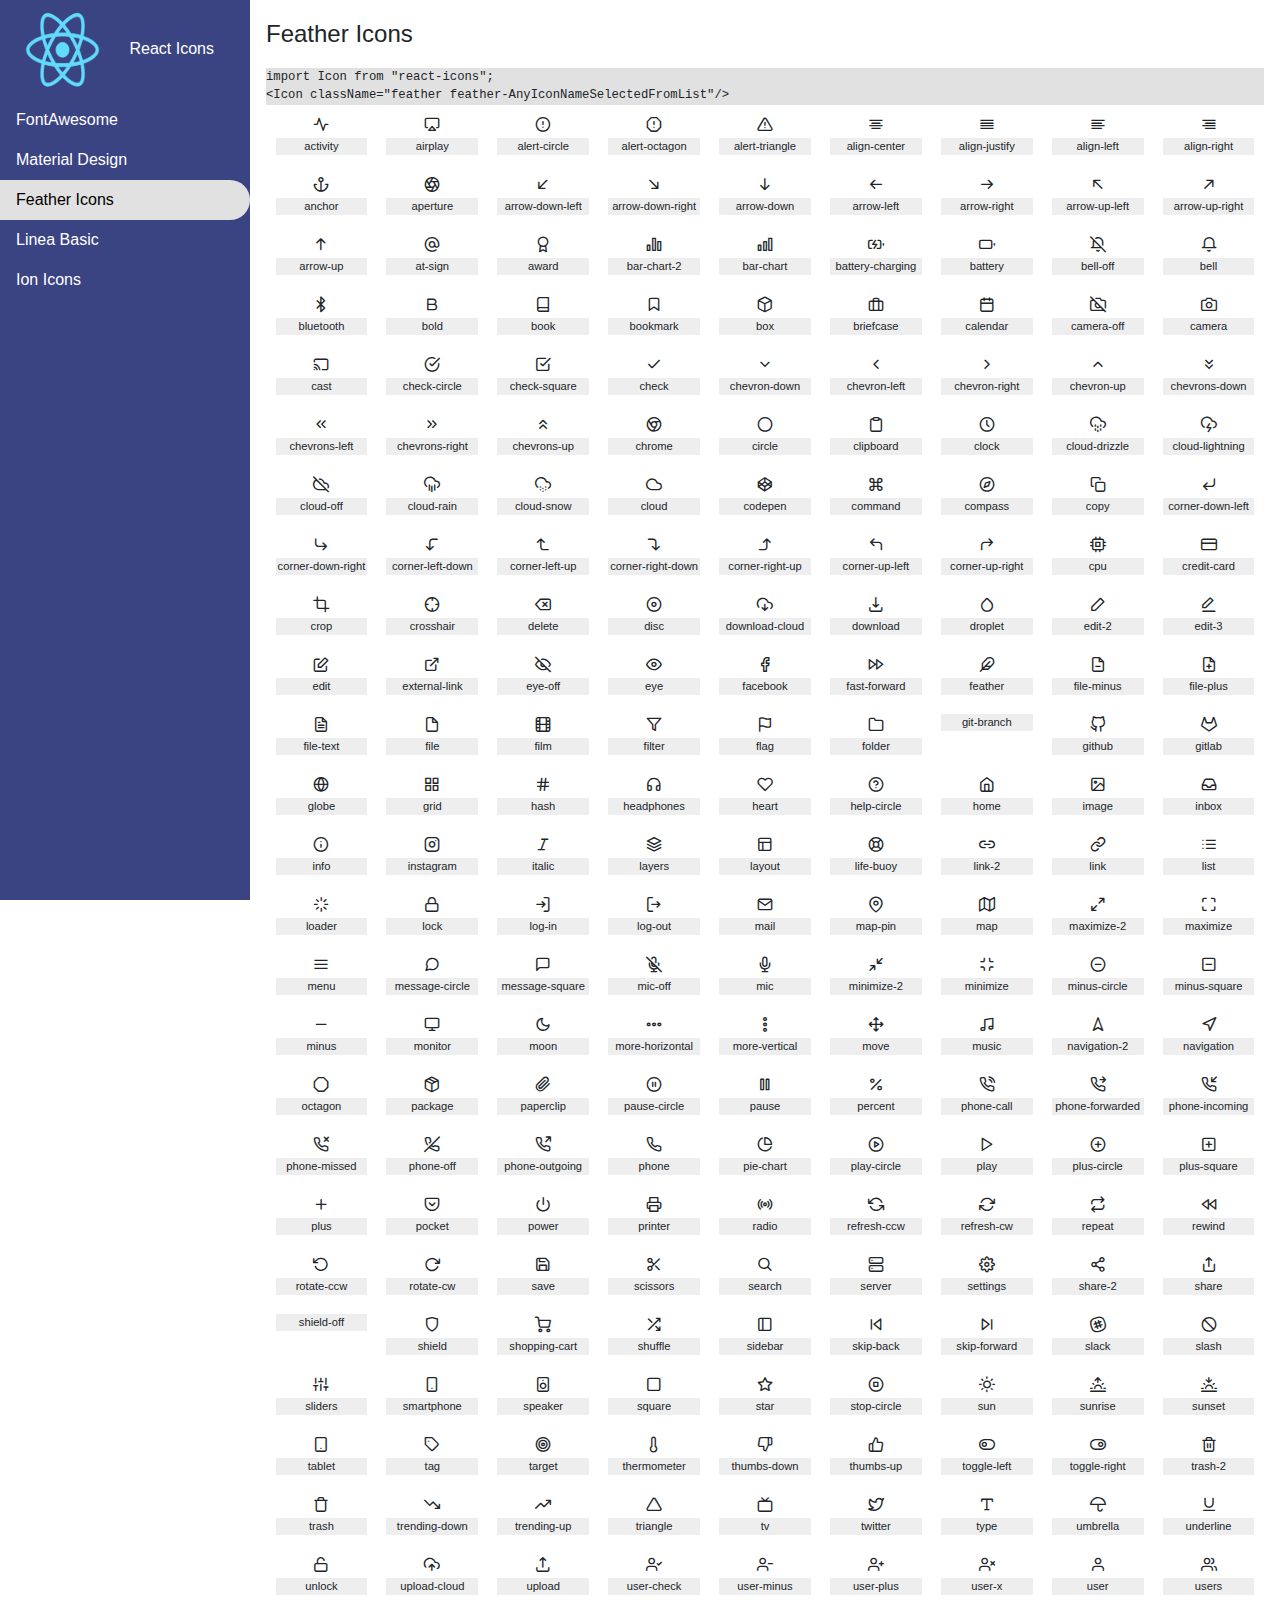
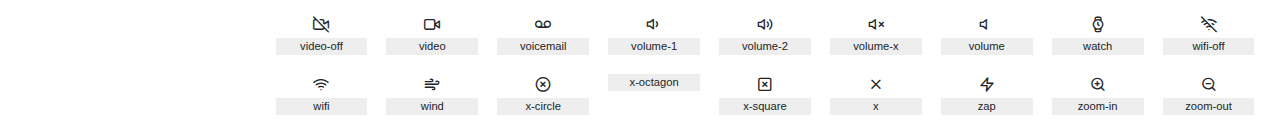
==== FeatherIcons/feather-icons.html @ 20fe0399 "react icon documentation" ====
<!DOCTYPE html>
<html lang="en">
  <head>
    <meta charset="UTF-8" />
    <meta name="viewport" content="width=device-width, initial-scale=1.0" />
    <meta http-equiv="X-UA-Compatible" content="ie=edge" />
    <title>Feather Icons</title>
    <link rel="stylesheet" href="../index.css" />
    <link
      rel="stylesheet"
      href="https://maxcdn.bootstrapcdn.com/bootstrap/4.0.0/css/bootstrap.min.css"
      integrity="sha384-Gn5384xqQ1aoWXA+058RXPxPg6fy4IWvTNh0E263XmFcJlSAwiGgFAW/dAiS6JXm"
      crossorigin="anonymous"
    />
    <link
      href="https://use.fontawesome.com/releases/v5.0.4/css/all.css"
      rel="stylesheet"
    />
    <!-- feather icon cdn -->
    <link
      href="../assets/vendors/feather-icons/feather.css"
      rel="stylesheet"
      type="text/css"
    />
  </head>
  <body id="feather__icons">
    <div class="main-container">
      <div class="sidebar-container">
        <header>
          <img src="../assets/logo/reactlogo.png" alt="" />
          <span>React Icons</span>
        </header>
        <ul>
          <li>
            <a href="../FontAwesome/font-awesome.html">FontAwesome</a>
          </li>
          <li>
            <a href="../MaterialDesign/material-design.html">Material Design</a>
          </li>
          <li class="feather__icons">
            <a href="./feather-icons.html">Feather Icons</a>
          </li>
          <li>
            <a href="../LineaIcons/linea-basic-icons.html">Linea Basic</a>
          </li>
          <li>
            <a href="../IonIcon/ion-icons.html">Ion Icons</a>
          </li>
        </ul>
      </div>
      <div class="content">
        <span>Feather Icons</span>
        <div class="example">
          <code>
            <pre>import Icon from "react-icons";</pre>
            <pre>
&ltIcon className="feather feather-AnyIconNameSelectedFromList"/></pre
            >
          </code>
        </div>
        <div class="icons" id="feather123"></div>
      </div>
    </div>
    <script src="./app.js"></script>
    <script src="../index.js"></script>
  </body>
</html>
---- index.css ----
.main-container {
  /* background-color: blanchedalmond; */
  height: 100vh;
  width: 100%;
}
.aside-container {
  height: 100vh;
  width: 250px;
  position: relative;
}
.sidebar-container {
  width: 250px;
  height: inherit;
  background-color: #3b4483;
  position: fixed;
  overflow: auto;
}
header span {
  color: white;
}
header img {
  height: 100px;
  width: 125px;
}
.main-container ul {
  list-style-type: none;
  padding: 0px;
}
.main-container ul li a {
  display: block;
  text-decoration: none;
  padding: 0.5em;
  padding-left: 1em;
  color: white;
}
.main-container ul li :hover {
  background-color: #e1e1e1;
  border-radius: 0px 200px 200px 0px;
  color: black;
}
.icons {
  display: grid;
  grid-auto-rows: auto;
  grid-auto-columns: max-content;
  grid-template-columns: repeat(auto-fill, minmax(100px, 1fr));
}
.icons .item {
  padding: 0.6rem;
  text-align: center;
}
.icons .body {
  font-size: 1em;
}
.icons .name {
  font-size: 0.7em;
  overflow: hidden;
  background: #eee;
  user-select: all;
}
.content {
  margin-left: 250px;
  padding: 1em;
}
.content span {
  font-size: 1.5em;
  font-weight: 200;
}

.active {
  background-color: aquamarine;
}

body#ion__icons li.ion__icons a,
body#material__design li.material__design a,
body#feather__icons li.feather__icons a,
body#linea__icons li.linea__icons a,
body#font__awesome li.font__awesome a {
  background-color: #e1e1e1;
  border-radius: 0px 200px 200px 0px;
  color: black;
  pointer-events: none;
}

.example {
  margin-top: 1rem;
}
.example pre {
  background-color: #e1e1e1;
  margin: 0px;
}
---- assets/vendors/feather-icons/feather.css ----
@font-face {
    font-family: "feather";
    src: url("fonts/feather.eot?cuxgzj");
    src: url("fonts/feather.eot?cuxgzj#iefix") format("embedded-opentype"),
        url("fonts/feather.ttf?cuxgzj") format("truetype"),
        url("fonts/feather.woff?cuxgzj") format("woff"),
        url("fonts/feather.svg?cuxgzj#feather") format("svg");
    font-weight: normal;
    font-style: normal;
}

.feather {
    /* use !important to prevent issues with browser extensions that change fonts */
    font-family: "feather" !important;
    speak: none;
    font-style: normal;
    font-weight: normal;
    font-variant: normal;
    text-transform: none;
    line-height: 1;

    /* Better Font Rendering =========== */
    -webkit-font-smoothing: antialiased;
    -moz-osx-font-smoothing: grayscale;
}

.feather-activity:before {
    content: "\e900";
}
.feather-airplay:before {
    content: "\e901";
}
.feather-alert-circle:before {
    content: "\e902";
}
.feather-alert-octagon:before {
    content: "\e903";
}
.feather-alert-triangle:before {
    content: "\e904";
}
.feather-align-center:before {
    content: "\e905";
}
.feather-align-justify:before {
    content: "\e906";
}
.feather-align-left:before {
    content: "\e907";
}
.feather-align-right:before {
    content: "\e908";
}
.feather-anchor:before {
    content: "\e909";
}
.feather-aperture:before {
    content: "\e90a";
}
.feather-arrow-down:before {
    content: "\e90b";
}
.feather-arrow-down-left:before {
    content: "\e90c";
}
.feather-arrow-down-right:before {
    content: "\e90d";
}
.feather-arrow-left:before {
    content: "\e90e";
}
.feather-arrow-right:before {
    content: "\e90f";
}
.feather-arrow-up:before {
    content: "\e910";
}
.feather-arrow-up-left:before {
    content: "\e911";
}
.feather-arrow-up-right:before {
    content: "\e912";
}
.feather-at-sign:before {
    content: "\e913";
}
.feather-award:before {
    content: "\e914";
}
.feather-bar-chart:before {
    content: "\e915";
}
.feather-bar-chart-2:before {
    content: "\e916";
}
.feather-battery:before {
    content: "\e917";
}
.feather-battery-charging:before {
    content: "\e918";
}
.feather-bell:before {
    content: "\e919";
}
.feather-bell-off:before {
    content: "\e91a";
}
.feather-bluetooth:before {
    content: "\e91b";
}
.feather-bold:before {
    content: "\e91c";
}
.feather-book:before {
    content: "\e91d";
}
.feather-bookmark:before {
    content: "\e91e";
}
.feather-box:before {
    content: "\e91f";
}
.feather-briefcase:before {
    content: "\e920";
}
.feather-calendar:before {
    content: "\e921";
}
.feather-camera:before {
    content: "\e922";
}
.feather-camera-off:before {
    content: "\e923";
}
.feather-cast:before {
    content: "\e924";
}
.feather-check:before {
    content: "\e925";
}
.feather-check-circle:before {
    content: "\e926";
}
.feather-check-square:before {
    content: "\e927";
}
.feather-chevron-down:before {
    content: "\e928";
}
.feather-chevron-left:before {
    content: "\e929";
}
.feather-chevron-right:before {
    content: "\e92a";
}
.feather-chevron-up:before {
    content: "\e92b";
}
.feather-chevrons-down:before {
    content: "\e92c";
}
.feather-chevrons-left:before {
    content: "\e92d";
}
.feather-chevrons-right:before {
    content: "\e92e";
}
.feather-chevrons-up:before {
    content: "\e92f";
}
.feather-chrome:before {
    content: "\e930";
}
.feather-circle:before {
    content: "\e931";
}
.feather-clipboard:before {
    content: "\e932";
}
.feather-clock:before {
    content: "\e933";
}
.feather-cloud:before {
    content: "\e934";
}
.feather-cloud-drizzle:before {
    content: "\e935";
}
.feather-cloud-lightning:before {
    content: "\e936";
}
.feather-cloud-off:before {
    content: "\e937";
}
.feather-cloud-rain:before {
    content: "\e938";
}
.feather-cloud-snow:before {
    content: "\e939";
}
.feather-codepen:before {
    content: "\e93a";
}
.feather-command:before {
    content: "\e93b";
}
.feather-compass:before {
    content: "\e93c";
}
.feather-copy:before {
    content: "\e93d";
}
.feather-corner-down-left:before {
    content: "\e93e";
}
.feather-corner-down-right:before {
    content: "\e93f";
}
.feather-corner-left-down:before {
    content: "\e940";
}
.feather-corner-left-up:before {
    content: "\e941";
}
.feather-corner-right-down:before {
    content: "\e942";
}
.feather-corner-right-up:before {
    content: "\e943";
}
.feather-corner-up-left:before {
    content: "\e944";
}
.feather-corner-up-right:before {
    content: "\e945";
}
.feather-cpu:before {
    content: "\e946";
}
.feather-credit-card:before {
    content: "\e947";
}
.feather-crop:before {
    content: "\e948";
}
.feather-crosshair:before {
    content: "\e949";
}
.feather-delete:before {
    content: "\e94a";
}
.feather-disc:before {
    content: "\e94b";
}
.feather-download:before {
    content: "\e94c";
}
.feather-download-cloud:before {
    content: "\e94d";
}
.feather-droplet:before {
    content: "\e94e";
}
.feather-edit:before {
    content: "\e94f";
}
.feather-edit-2:before {
    content: "\e950";
}
.feather-edit-3:before {
    content: "\e951";
}
.feather-external-link:before {
    content: "\e952";
}
.feather-eye:before {
    content: "\e953";
}
.feather-eye-off:before {
    content: "\e954";
}
.feather-facebook:before {
    content: "\e955";
}
.feather-fast-forward:before {
    content: "\e956";
}
.feather-feather:before {
    content: "\e957";
}
.feather-file:before {
    content: "\e958";
}
.feather-file-minus:before {
    content: "\e959";
}
.feather-file-plus:before {
    content: "\e95a";
}
.feather-file-text:before {
    content: "\e95b";
}
.feather-film:before {
    content: "\e95c";
}
.feather-filter:before {
    content: "\e95d";
}
.feather-flag:before {
    content: "\e95e";
}
.feather-folder:before {
    content: "\e95f";
}
.feather-github:before {
    content: "\e960";
}
.feather-gitlab:before {
    content: "\e961";
}
.feather-globe:before {
    content: "\e962";
}
.feather-grid:before {
    content: "\e963";
}
.feather-hash:before {
    content: "\e964";
}
.feather-headphones:before {
    content: "\e965";
}
.feather-heart:before {
    content: "\e966";
}
.feather-help-circle:before {
    content: "\e967";
}
.feather-home:before {
    content: "\e968";
}
.feather-image:before {
    content: "\e969";
}
.feather-inbox:before {
    content: "\e96a";
}
.feather-info:before {
    content: "\e96b";
}
.feather-instagram:before {
    content: "\e96c";
}
.feather-italic:before {
    content: "\e96d";
}
.feather-layers:before {
    content: "\e96e";
}
.feather-layout:before {
    content: "\e96f";
}
.feather-life-buoy:before {
    content: "\e970";
}
.feather-link:before {
    content: "\e971";
}
.feather-link-2:before {
    content: "\e972";
}
.feather-list:before {
    content: "\e973";
}
.feather-loader:before {
    content: "\e974";
}
.feather-lock:before {
    content: "\e975";
}
.feather-log-in:before {
    content: "\e976";
}
.feather-log-out:before {
    content: "\e977";
}
.feather-mail:before {
    content: "\e978";
}
.feather-map:before {
    content: "\e979";
}
.feather-map-pin:before {
    content: "\e97a";
}
.feather-maximize:before {
    content: "\e97b";
}
.feather-maximize-2:before {
    content: "\e97c";
}
.feather-menu:before {
    content: "\e97d";
}
.feather-message-circle:before {
    content: "\e97e";
}
.feather-message-square:before {
    content: "\e97f";
}
.feather-mic:before {
    content: "\e980";
}
.feather-mic-off:before {
    content: "\e981";
}
.feather-minimize:before {
    content: "\e982";
}
.feather-minimize-2:before {
    content: "\e983";
}
.feather-minus:before {
    content: "\e984";
}
.feather-minus-circle:before {
    content: "\e985";
}
.feather-minus-square:before {
    content: "\e986";
}
.feather-monitor:before {
    content: "\e987";
}
.feather-moon:before {
    content: "\e988";
}
.feather-more-horizontal:before {
    content: "\e989";
}
.feather-more-vertical:before {
    content: "\e98a";
}
.feather-move:before {
    content: "\e98b";
}
.feather-music:before {
    content: "\e98c";
}
.feather-navigation:before {
    content: "\e98d";
}
.feather-navigation-2:before {
    content: "\e98e";
}
.feather-octagon:before {
    content: "\e98f";
}
.feather-package:before {
    content: "\e990";
}
.feather-paperclip:before {
    content: "\e991";
}
.feather-pause:before {
    content: "\e992";
}
.feather-pause-circle:before {
    content: "\e993";
}
.feather-percent:before {
    content: "\e994";
}
.feather-phone:before {
    content: "\e995";
}
.feather-phone-call:before {
    content: "\e996";
}
.feather-phone-forwarded:before {
    content: "\e997";
}
.feather-phone-incoming:before {
    content: "\e998";
}
.feather-phone-missed:before {
    content: "\e999";
}
.feather-phone-off:before {
    content: "\e99a";
}
.feather-phone-outgoing:before {
    content: "\e99b";
}
.feather-pie-chart:before {
    content: "\e99c";
}
.feather-play:before {
    content: "\e99d";
}
.feather-play-circle:before {
    content: "\e99e";
}
.feather-plus:before {
    content: "\e99f";
}
.feather-plus-circle:before {
    content: "\e9a0";
}
.feather-plus-square:before {
    content: "\e9a1";
}
.feather-pocket:before {
    content: "\e9a2";
}
.feather-power:before {
    content: "\e9a3";
}
.feather-printer:before {
    content: "\e9a4";
}
.feather-radio:before {
    content: "\e9a5";
}
.feather-refresh-ccw:before {
    content: "\e9a6";
}
.feather-refresh-cw:before {
    content: "\e9a7";
}
.feather-repeat:before {
    content: "\e9a8";
}
.feather-rewind:before {
    content: "\e9a9";
}
.feather-rotate-ccw:before {
    content: "\e9aa";
}
.feather-rotate-cw:before {
    content: "\e9ab";
}
.feather-save:before {
    content: "\e9ac";
}
.feather-scissors:before {
    content: "\e9ad";
}
.feather-search:before {
    content: "\e9ae";
}
.feather-server:before {
    content: "\e9af";
}
.feather-settings:before {
    content: "\e9b0";
}
.feather-share:before {
    content: "\e9b1";
}
.feather-share-2:before {
    content: "\e9b2";
}
.feather-shield:before {
    content: "\e9b3";
}
.feather-shopping-cart:before {
    content: "\e9b4";
}
.feather-shuffle:before {
    content: "\e9b5";
}
.feather-sidebar:before {
    content: "\e9b6";
}
.feather-skip-back:before {
    content: "\e9b7";
}
.feather-skip-forward:before {
    content: "\e9b8";
}
.feather-slack:before {
    content: "\e9b9";
}
.feather-slash:before {
    content: "\e9ba";
}
.feather-sliders:before {
    content: "\e9bb";
}
.feather-smartphone:before {
    content: "\e9bc";
}
.feather-speaker:before {
    content: "\e9bd";
}
.feather-square:before {
    content: "\e9be";
}
.feather-star:before {
    content: "\e9bf";
}
.feather-stop-circle:before {
    content: "\e9c0";
}
.feather-sun:before {
    content: "\e9c1";
}
.feather-sunrise:before {
    content: "\e9c2";
}
.feather-sunset:before {
    content: "\e9c3";
}
.feather-tablet:before {
    content: "\e9c4";
}
.feather-tag:before {
    content: "\e9c5";
}
.feather-target:before {
    content: "\e9c6";
}
.feather-thermometer:before {
    content: "\e9c7";
}
.feather-thumbs-down:before {
    content: "\e9c8";
}
.feather-thumbs-up:before {
    content: "\e9c9";
}
.feather-toggle-left:before {
    content: "\e9ca";
}
.feather-toggle-right:before {
    content: "\e9cb";
}
.feather-trash:before {
    content: "\e9cc";
}
.feather-trash-2:before {
    content: "\e9cd";
}
.feather-trending-down:before {
    content: "\e9ce";
}
.feather-trending-up:before {
    content: "\e9cf";
}
.feather-triangle:before {
    content: "\e9d0";
}
.feather-tv:before {
    content: "\e9d1";
}
.feather-twitter:before {
    content: "\e9d2";
}
.feather-type:before {
    content: "\e9d3";
}
.feather-umbrella:before {
    content: "\e9d4";
}
.feather-underline:before {
    content: "\e9d5";
}
.feather-unlock:before {
    content: "\e9d6";
}
.feather-upload:before {
    content: "\e9d7";
}
.feather-upload-cloud:before {
    content: "\e9d8";
}
.feather-user:before {
    content: "\e9d9";
}
.feather-user-check:before {
    content: "\e9da";
}
.feather-user-minus:before {
    content: "\e9db";
}
.feather-user-plus:before {
    content: "\e9dc";
}
.feather-user-x:before {
    content: "\e9dd";
}
.feather-users:before {
    content: "\e9de";
}
.feather-video:before {
    content: "\e9df";
}
.feather-video-off:before {
    content: "\e9e0";
}
.feather-voicemail:before {
    content: "\e9e1";
}
.feather-volume:before {
    content: "\e9e2";
}
.feather-volume-1:before {
    content: "\e9e3";
}
.feather-volume-2:before {
    content: "\e9e4";
}
.feather-volume-x:before {
    content: "\e9e5";
}
.feather-watch:before {
    content: "\e9e6";
}
.feather-wifi:before {
    content: "\e9e7";
}
.feather-wifi-off:before {
    content: "\e9e8";
}
.feather-wind:before {
    content: "\e9e9";
}
.feather-x:before {
    content: "\e9ea";
}
.feather-x-circle:before {
    content: "\e9eb";
}
.feather-x-square:before {
    content: "\e9ec";
}
.feather-zap:before {
    content: "\e9ed";
}
.feather-zoom-in:before {
    content: "\e9ee";
}
.feather-zoom-out:before {
    content: "\e9ef";
}
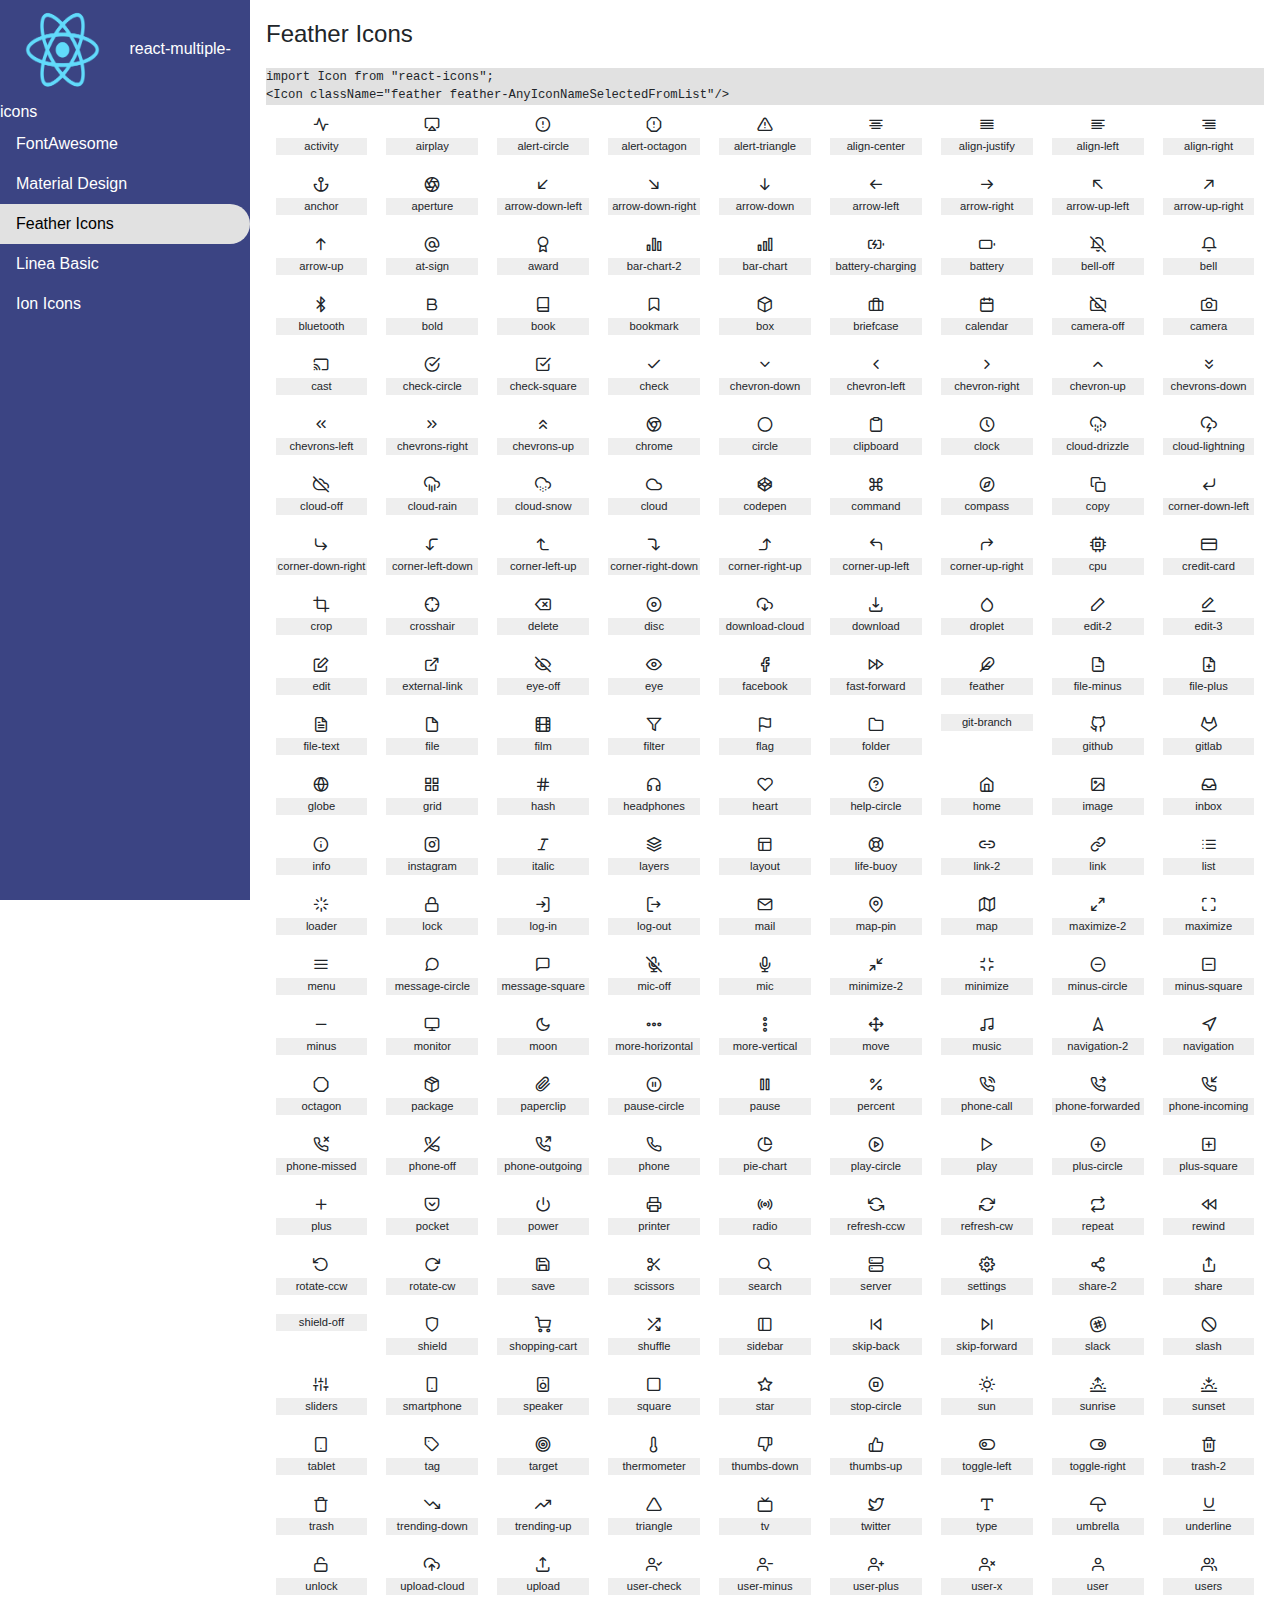
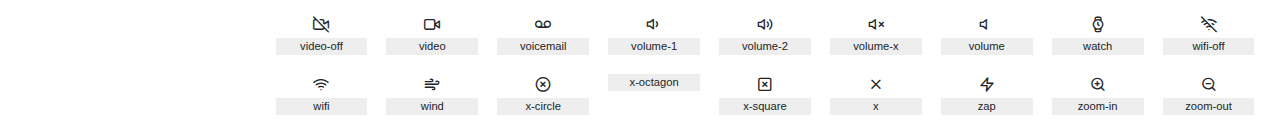
==== commit 0b8481d6: "change name" ====
--- a/FeatherIcons/feather-icons.html
+++ b/FeatherIcons/feather-icons.html
@@ -28,11 +28,11 @@
       <div class="sidebar-container">
         <header>
           <img src="../assets/logo/reactlogo.png" alt="" />
-          <span>React Icons</span>
+          <span>react-multiple-icons</span>
         </header>
         <ul>
           <li>
-            <a href="../FontAwesome/font-awesome.html">FontAwesome</a>
+            <a href="../index.html">FontAwesome</a>
           </li>
           <li>
             <a href="../MaterialDesign/material-design.html">Material Design</a>
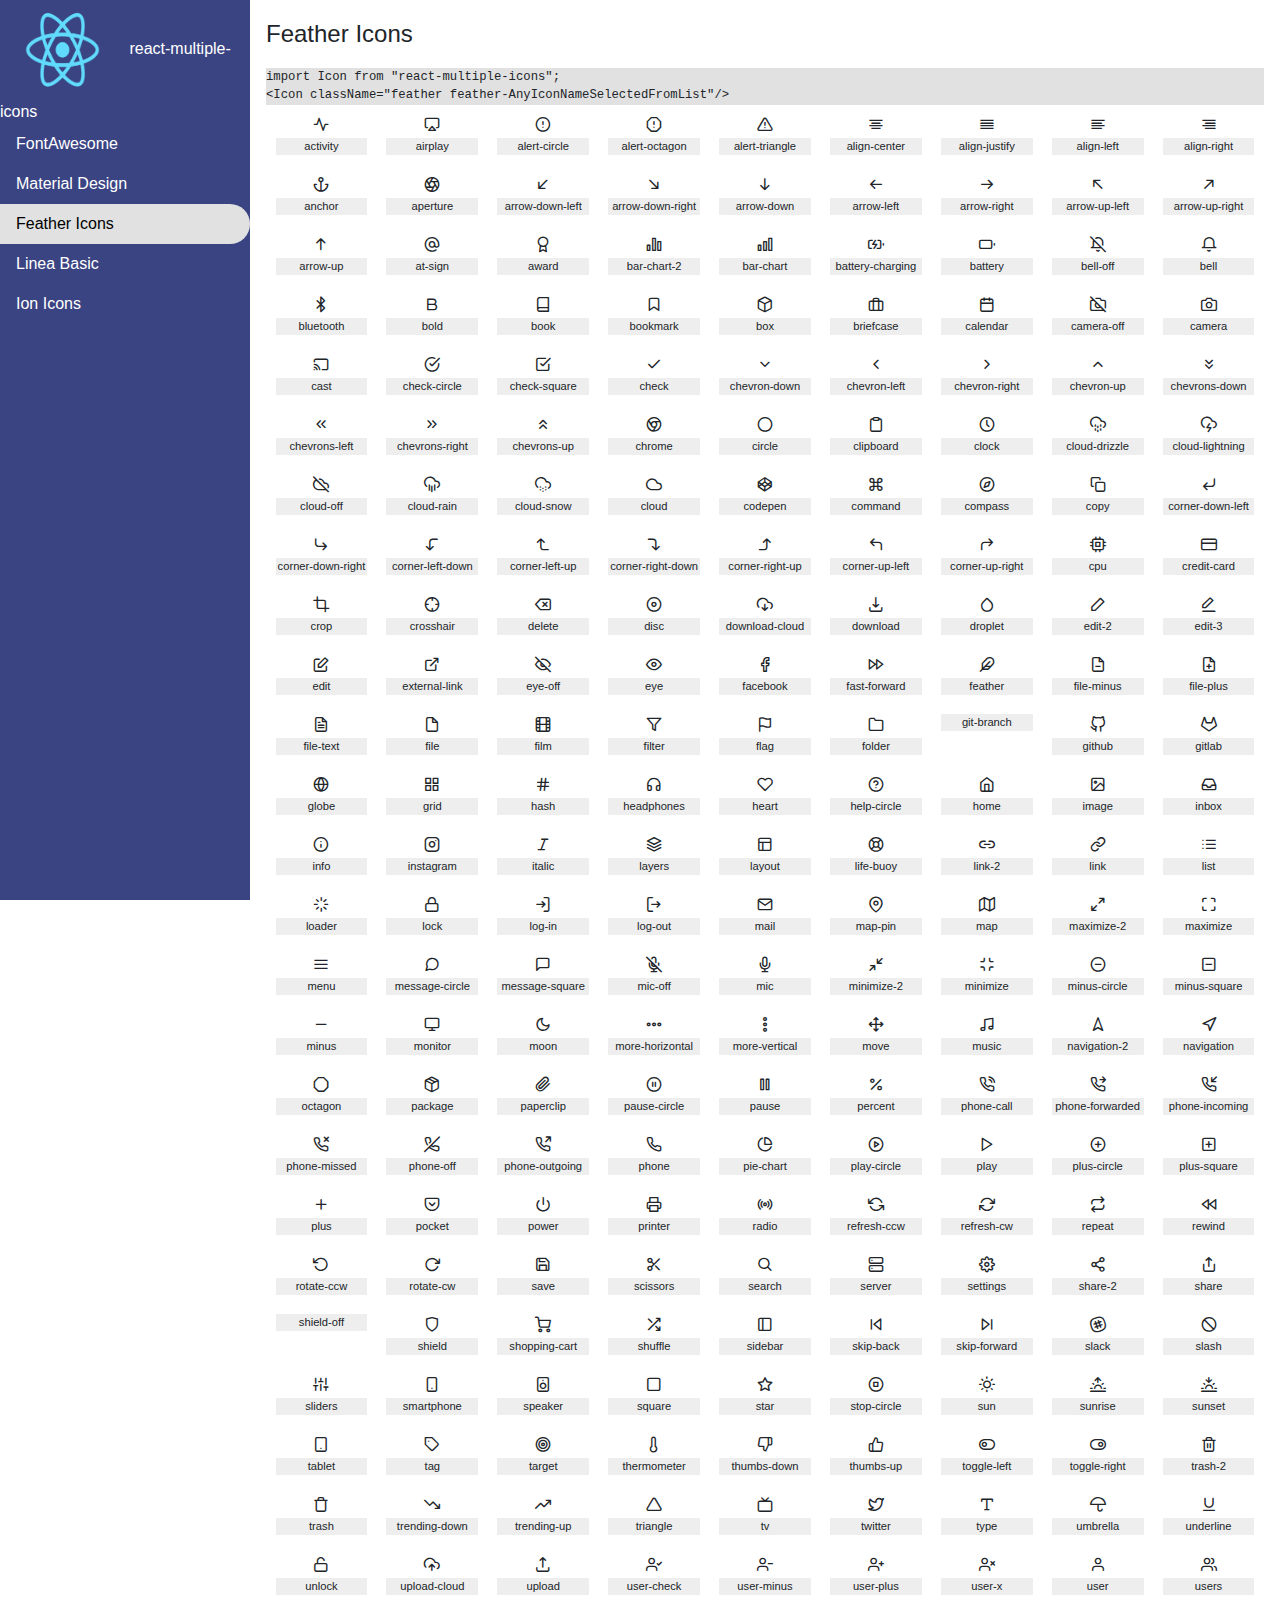
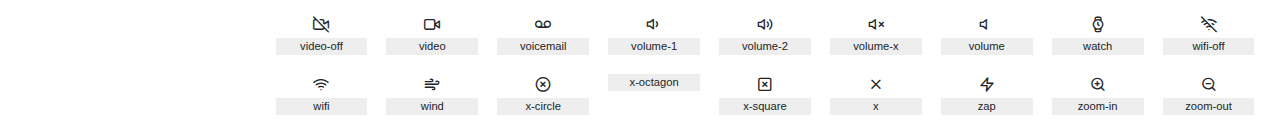
==== commit c62eecfa: "change package name" ====
--- a/FeatherIcons/feather-icons.html
+++ b/FeatherIcons/feather-icons.html
@@ -52,7 +52,7 @@
         <span>Feather Icons</span>
         <div class="example">
           <code>
-            <pre>import Icon from "react-icons";</pre>
+            <pre>import Icon from "react-multiple-icons";</pre>
             <pre>
 &ltIcon className="feather feather-AnyIconNameSelectedFromList"/></pre
             >
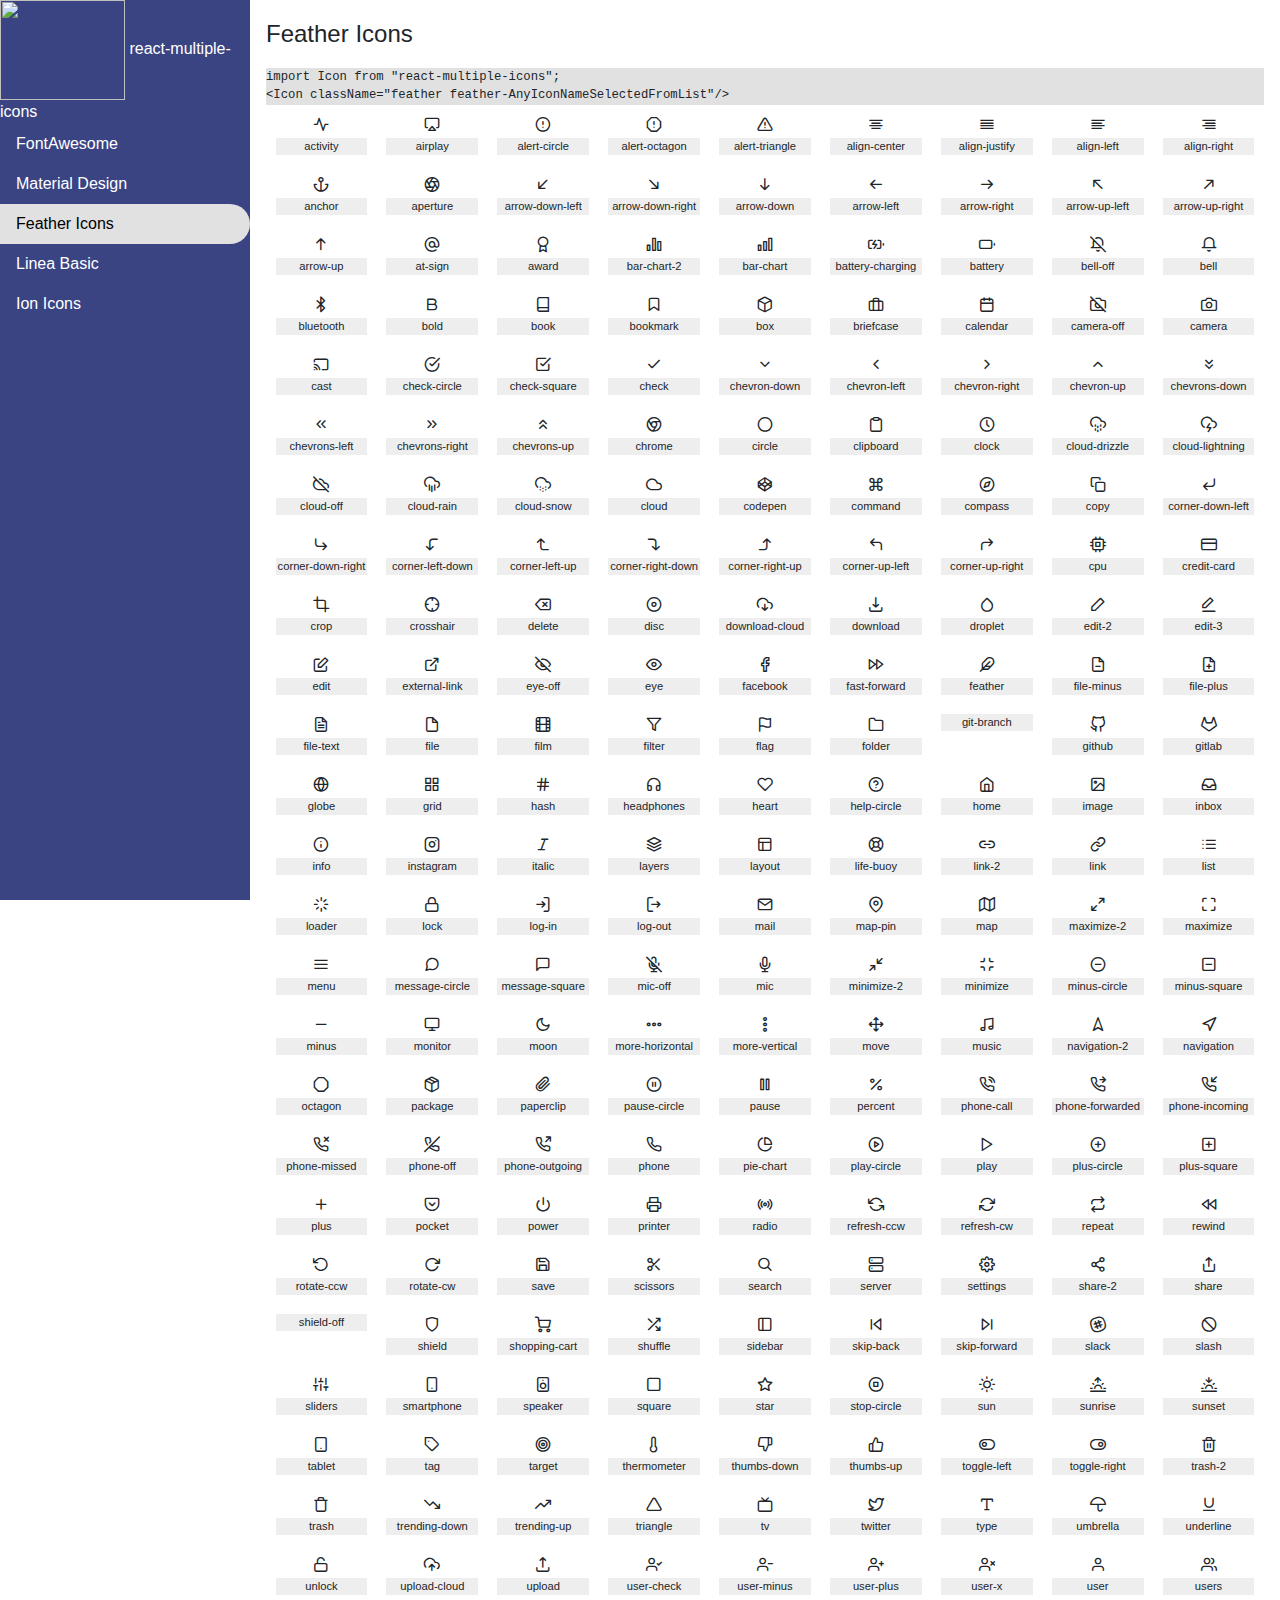
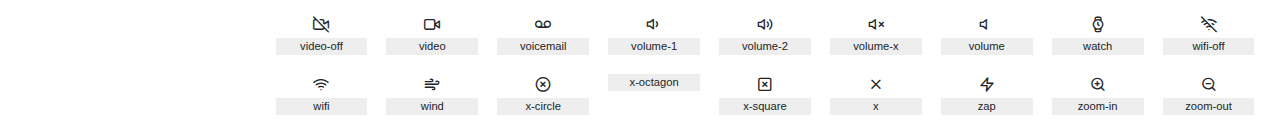
==== commit fc26b021: "change default image" ====
--- a/FeatherIcons/feather-icons.html
+++ b/FeatherIcons/feather-icons.html
@@ -27,7 +27,10 @@
     <div class="main-container">
       <div class="sidebar-container">
         <header>
-          <img src="../assets/logo/reactlogo.png" alt="" />
+          <img
+            src="https://camo.githubusercontent.com/088637eeb79634aba61fa2544ec5546ff9d83cb1/68747470733a2f2f696d672e74656368706f77657275702e6f72672f3139303931382f72656163742d69636f6e2d6c6f676f2e706e67"
+            alt=""
+          />
           <span>react-multiple-icons</span>
         </header>
         <ul>
--- a/index.css
+++ b/index.css
@@ -7,6 +7,10 @@
   height: 100vh;
   width: 250px;
   position: relative;
+}
+.header-container {
+  display: flex;
+  align-items: center;
 }
 .sidebar-container {
   width: 250px;
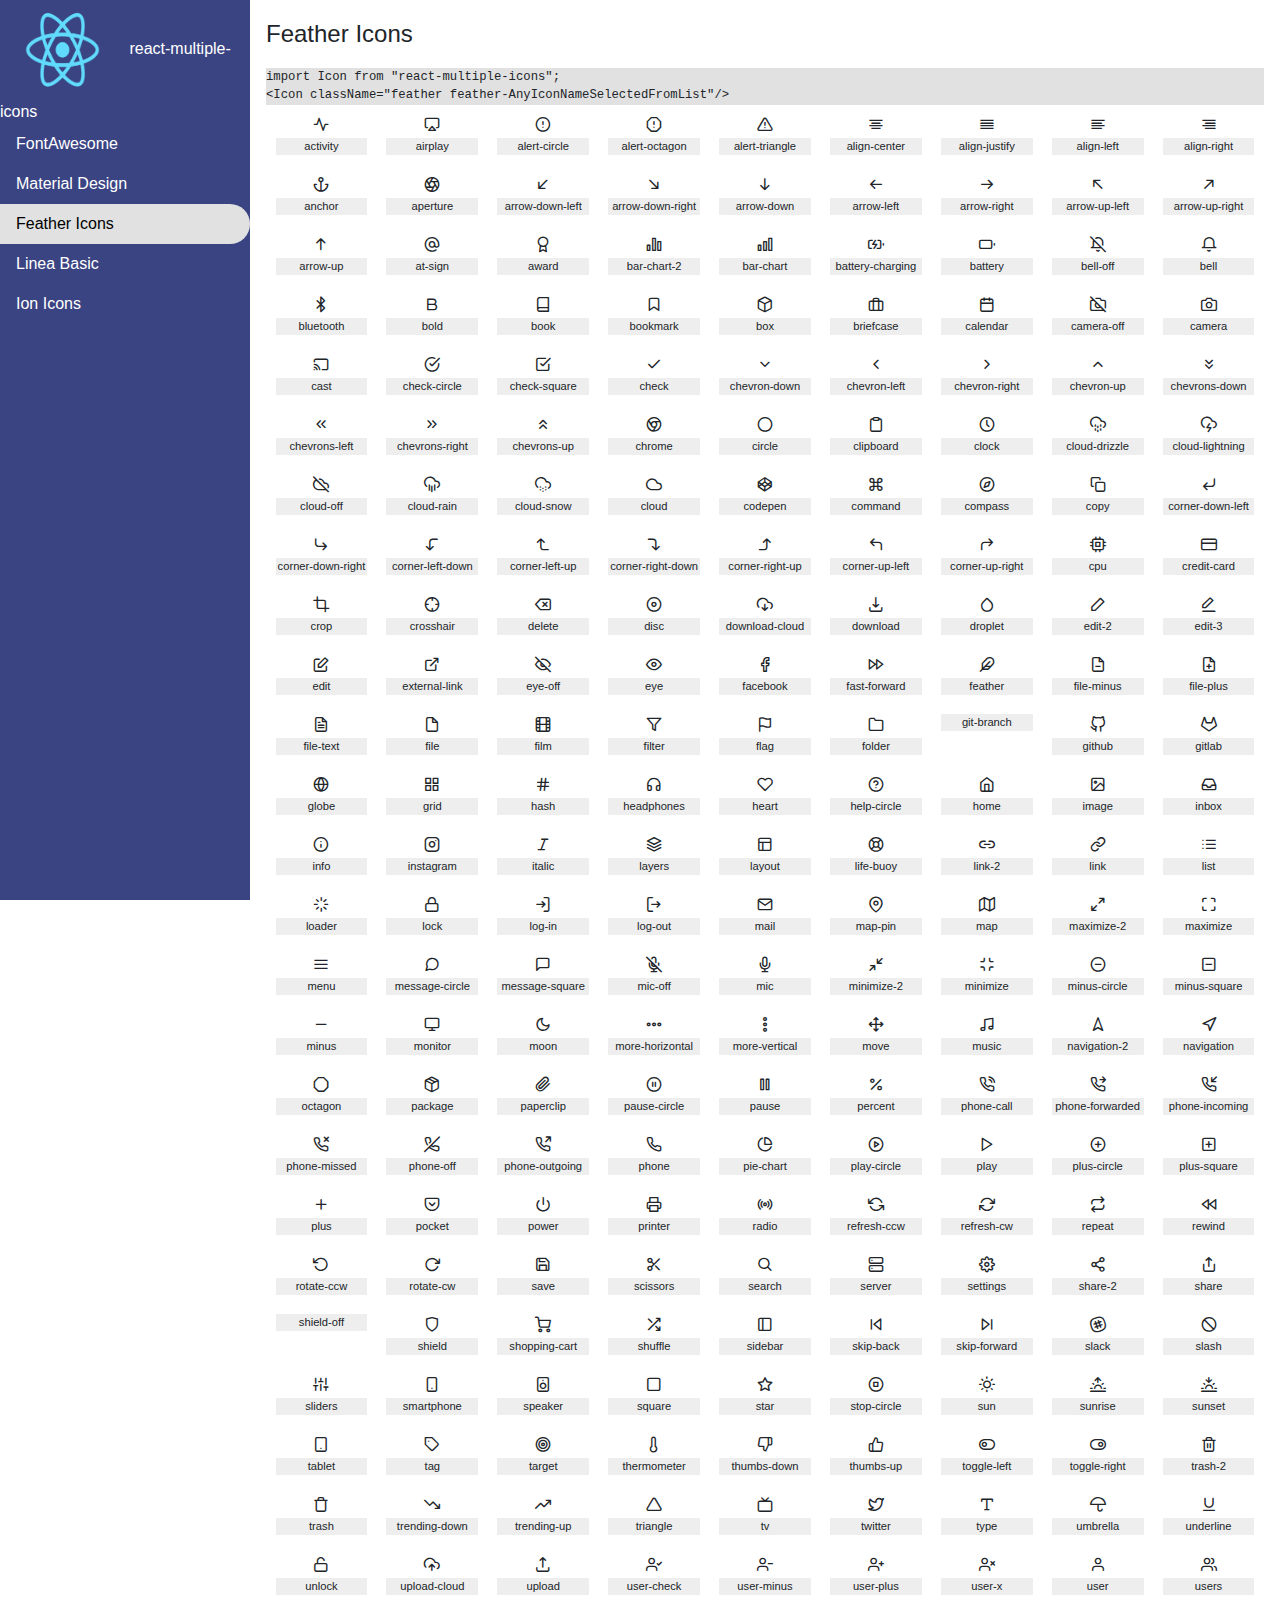
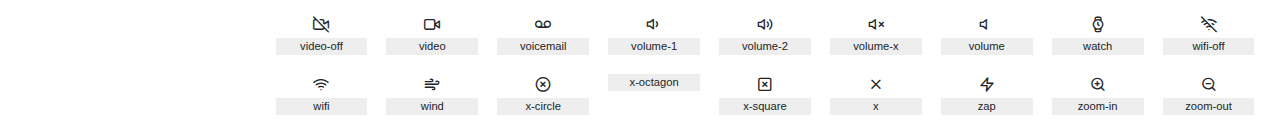
==== commit 4fd1299b: "replace default image" ====
--- a/FeatherIcons/feather-icons.html
+++ b/FeatherIcons/feather-icons.html
@@ -27,10 +27,7 @@
     <div class="main-container">
       <div class="sidebar-container">
         <header>
-          <img
-            src="https://camo.githubusercontent.com/088637eeb79634aba61fa2544ec5546ff9d83cb1/68747470733a2f2f696d672e74656368706f77657275702e6f72672f3139303931382f72656163742d69636f6e2d6c6f676f2e706e67"
-            alt=""
-          />
+          <img src="../assets/logo/reactlogo.png" alt="" />
           <span>react-multiple-icons</span>
         </header>
         <ul>
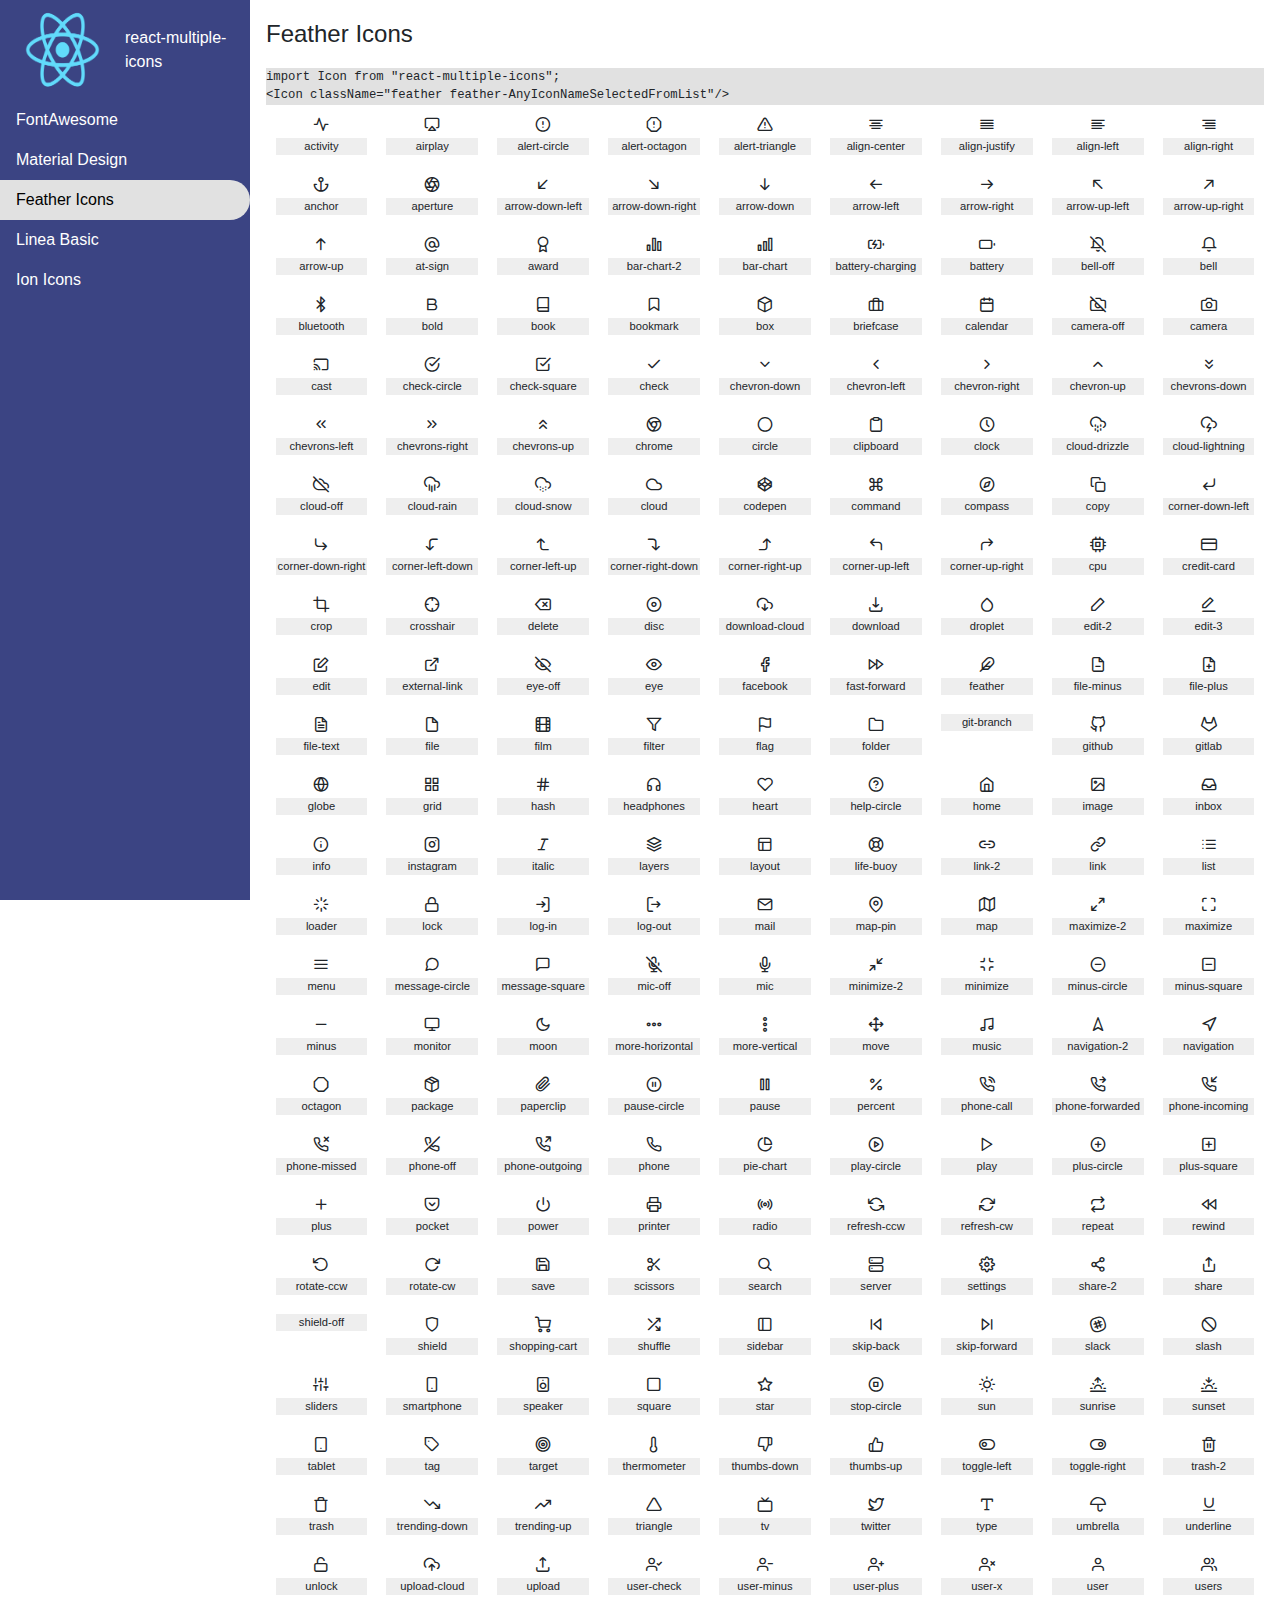
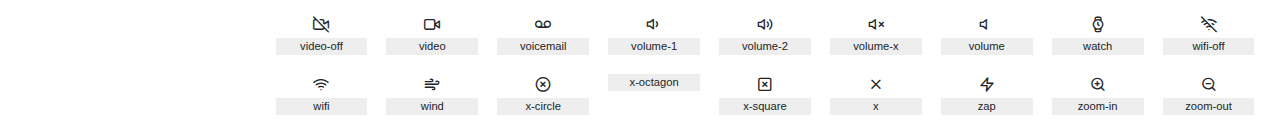
==== commit 8c7d81a3: "add class" ====
--- a/FeatherIcons/feather-icons.html
+++ b/FeatherIcons/feather-icons.html
@@ -26,7 +26,7 @@
   <body id="feather__icons">
     <div class="main-container">
       <div class="sidebar-container">
-        <header>
+        <header class="header-container">
           <img src="../assets/logo/reactlogo.png" alt="" />
           <span>react-multiple-icons</span>
         </header>
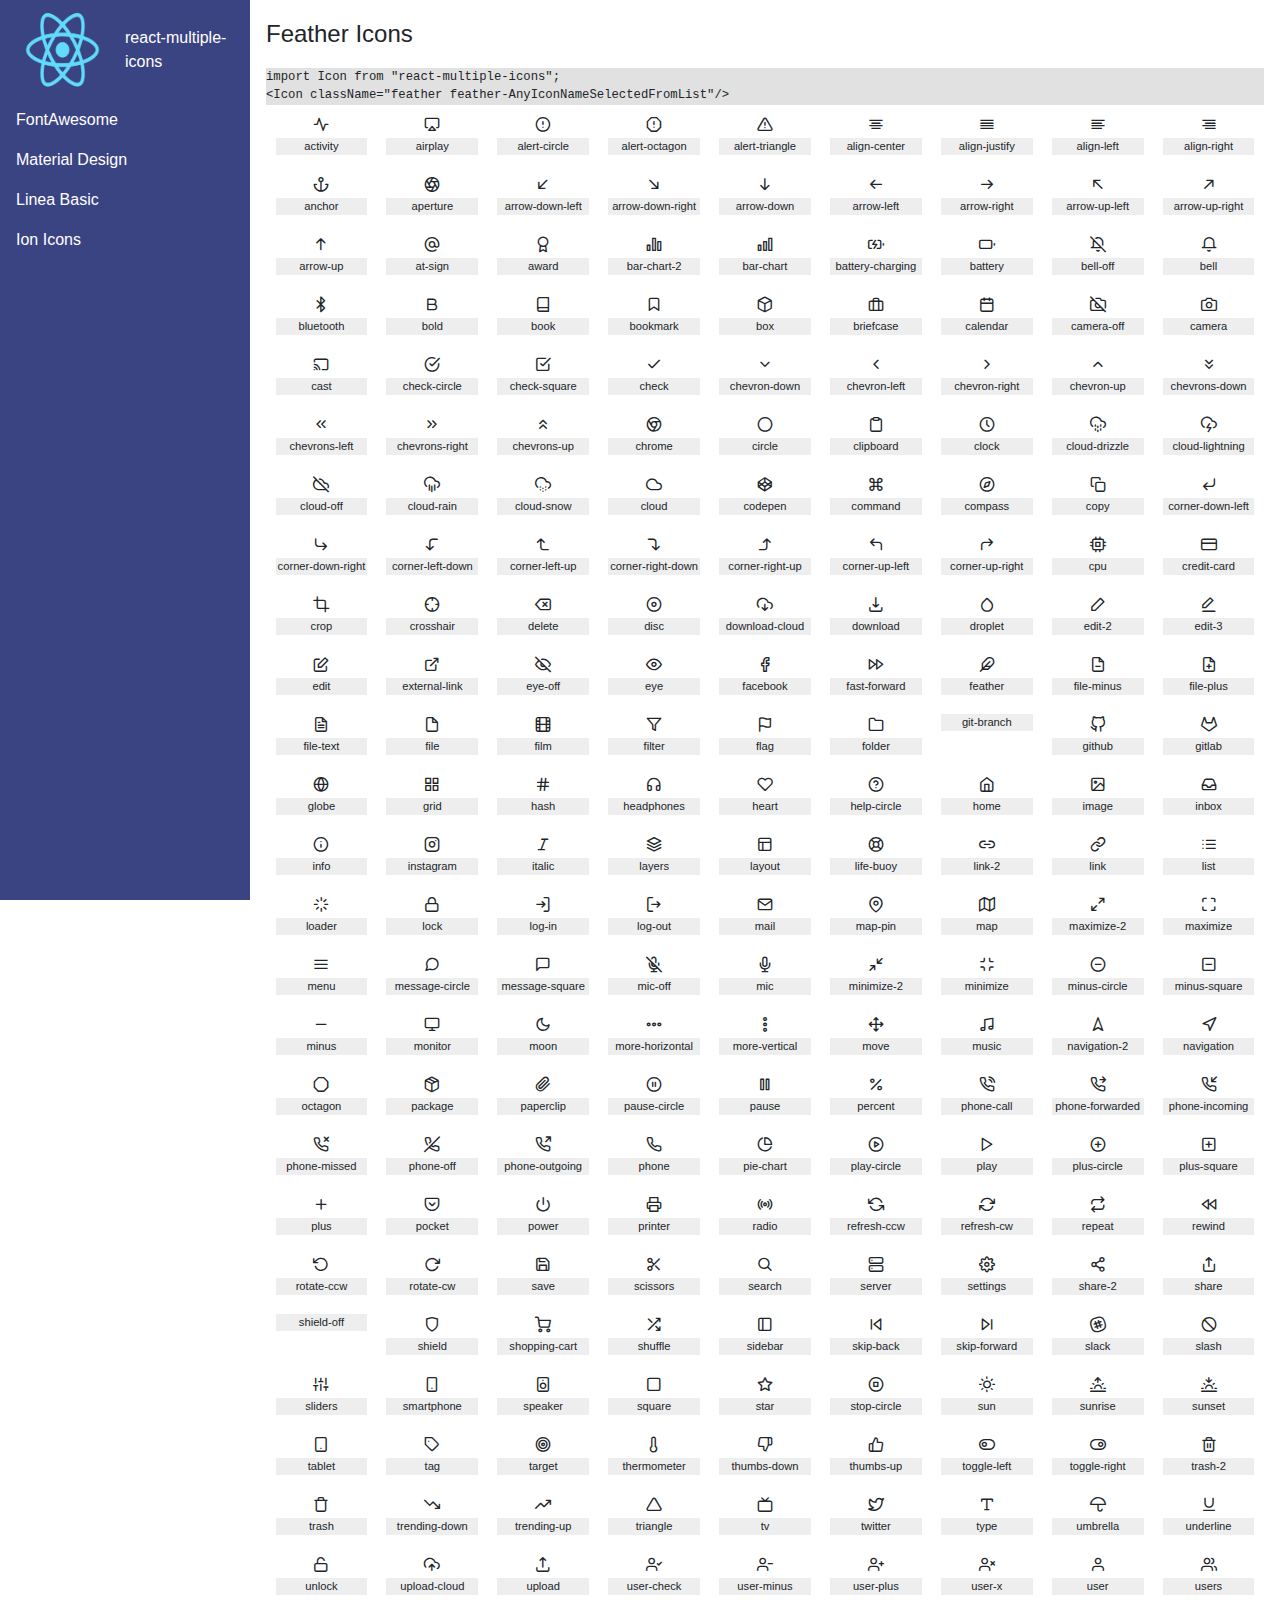
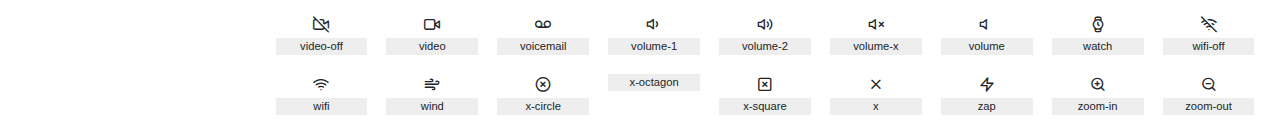
==== commit bc8e7d64: "update documentation" ====
--- a/FeatherIcons/feather-icons.html
+++ b/FeatherIcons/feather-icons.html
@@ -37,9 +37,9 @@
           <li>
             <a href="../MaterialDesign/material-design.html">Material Design</a>
           </li>
-          <li class="feather__icons">
+          <!-- <li class="feather__icons">
             <a href="./feather-icons.html">Feather Icons</a>
-          </li>
+          </li> -->
           <li>
             <a href="../LineaIcons/linea-basic-icons.html">Linea Basic</a>
           </li>
